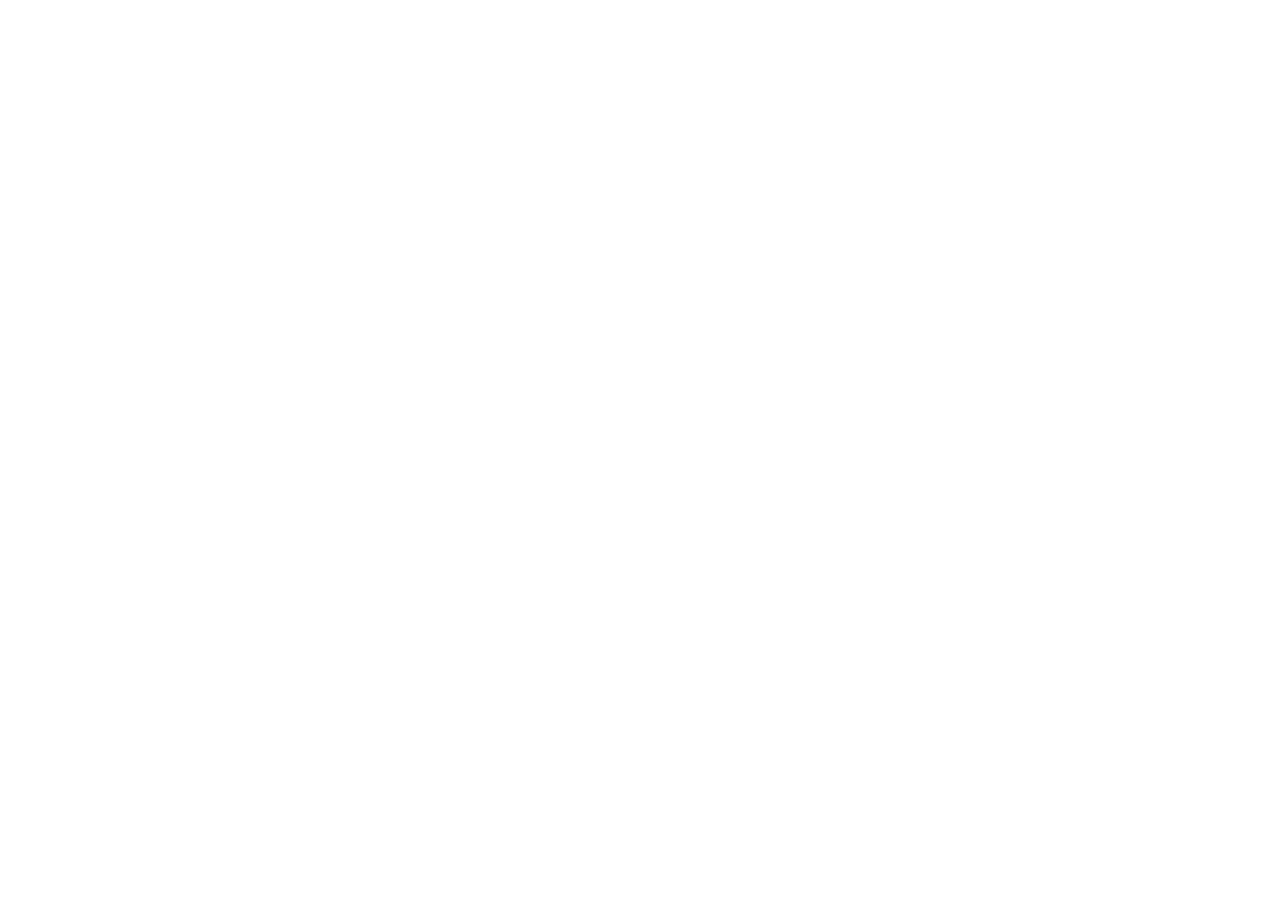
==== about.html @ 1ab3f3f6 "created abt page" ====
<!DOCTYPE html>
<html lang="en">
<head>
    <meta charset="UTF-8">
    <meta name="viewport" content="width=device-width, initial-scale=1.0">
    <title>Who am I?</title>
    <link rel="stylesheet" href="styles.css">
    <link rel="icon" type="image/x-icon" href="images/pweb-favicon.png">
    <link rel="preconnect" href="https://fonts.googleapis.com">
    <link rel="preconnect" href="https://fonts.gstatic.com" crossorigin>
    <link href="https://fonts.googleapis.com/css2?family=Playfair+Display:ital,wght@0,400..900;1,400..900&family=Raleway:ital,wght@0,100..900;1,100..900&display=swap" rel="stylesheet">
</head>
<body>
    
</body>
</html>
---- styles.css ----
div {
    display: flex; /* or any other value you prefer */
}

/* Reset styles */
* {
    margin: 0;
    padding: 0;
    box-sizing: border-box;
  }
  
  /* Body styles */
  body {
    font-family: raleway, sans-serif;
    color: white;
  }

  a {
    text-decoration: none;
  }  

  button {
    text-decoration-color: white;
    background-color: rgba(0, 0, 0, 0);
  }

  button:hover {
    cursor: pointer;
  }

  /* link styles */
  
  .text-link {
    cursor: pointer; /* Change cursor to pointer on hover */
    text-decoration: none;
    color: white;
  }

.text-link:hover {
    font-style: italic;
}

.styled-header {
  font-family: playfair display, serif;
  font-size: 148px;
  font-style: italic;
}

.error-page {
  gap: 24px;
  padding-left: 200px;
  padding-top: 200px;
  height: 1000px;
  width: 100%;
  /* align-self: stretch; */
  background: #2c2c2c;
  display: flex;
  /* justify-content: space-between; */
  flex-direction: column;
  background-image: url(images/header-background3.png);
  background-size: cover;
  background-position: bottom;
}

  /* Main container styles */
  .container {
    width:auto;
    height: fit-content;
    display: flex;
    flex-direction: column;
    justify-content: flex-start;
    align-items: flex-start;
  }
  
  /* Header styles */
  .header {
    align-self: stretch;
    height: min-content;
    display: flex;
    flex-direction: column;
    justify-content: flex-start;
    align-items: flex-start;
  }
  
  .header .inner-header {
    align-self: stretch;
    padding: 24px 48px;
    background: #0B0A0B;
    color: #0B0A0B;
    border-bottom: 1px solid;
    display: flex;
    justify-content: space-between;
    align-items: center;
  }
  
  .header .logo {
    color: white;
    font-size: 20px;
    font-family: Playfair Display;
    font-style: italic;
    font-weight: 400;
    line-height: 18px;
    word-wrap: break-word;
  }
  
  .header .nav-links {
    flex: 1;
    height: 21px;
    display: flex;
    justify-content: flex-end;
    align-items: center;
  }
  
  .header .nav-link {
    text-align: center;
    color: white;
    font-size: 16px;
    font-family: Raleway, sans-serif;
    font-weight: 400;
    line-height: 20.80px;
    word-wrap: break-word;
    margin-left: 57px;
  }

  .nav-link {
    cursor: pointer;
  }

  .nav-link:hover {
    font-style: italic;
  }
  
  /* Main content styles */
  .main-content {
    align-self: stretch;
    background: #2c2c2c;
    display: flex;
    justify-content: space-between;
    align-items: flex-start;
    flex-direction: column;

  }

  .intro-page {
    width: 100%;
    padding: 220px 48px;
    flex-wrap: wrap;
    justify-content: space-between;
    align-items: center;
    flex-direction: row;
    background-image: url('images/header-background3.png');
    background-size: cover;
    background-position: bottom;
  }
  
  /* Section 1 styles */
  .section-1 {
    flex-direction: column;
    margin-top: 72px;
    margin-bottom: 72px;
    justify-content: flex-start;
    align-items: flex-start;
    gap: 51px;
  }
  
  .section-1 .heading {
    color: white;
    font-size: 144px;
    font-family: Playfair Display, Serif;
    font-style: italic;
    font-weight: 400;
    line-height: 129.60px;
    word-wrap: break-word;
  }
  
  .section-1 .section-description {
    width: 399px;
    color: white;
    font-size: 20px;
    font-family: Raleway, sans-serif;
    font-weight: 400;
    line-height: 26px;
    word-wrap: break-word;
  }
  
  /* Section 2 styles */
  .section-2 {
    flex: 1;
    padding-top: 72px;
    padding-bottom: 72px;
    align-self: stretch;
    flex-direction: column;
    justify-content: space-between;
    align-items: flex-end;
  }
  
  .section-2 .info {
    width: fit-content;
    height: 100%;
    display: flex;
    flex-direction: column;
    justify-content: space-between;
    align-items: flex-end;
  }
  
  .section-2 .info .experience {
    display: flex;
    justify-content: flex-end;
    align-items: flex-start;
    gap: 8px;
    padding: 12px 0;

  }
  
  .section-2 .info .experience .label {
    color: white;
    font-size: 16px;
    font-family: Raleway, sans-serif;
    font-style: italic;
    font-weight: 400;
    line-height: 20.80px;
    word-wrap: break-word;
    opacity: 50%;
  }
  
  .section-2 .info .role {
    color: white;
    font-size: 16px;
    font-family: Raleway, sans-serif;
    font-weight: 400;
    line-height: 20.80px;
    word-wrap: break-word;
  }
  
  /* Section 3 styles */
  .section-3 {
    align-self: stretch;
    height: min-content;
    background: #0F0F0F;
    flex-direction: column;
    justify-content: flex-start;
    align-items: flex-start;
    gap: 51px;
  }
  
  .section-3 .sub-section {
    align-self: stretch;
    padding: 48px;
    flex-direction: column;
    justify-content: flex-start;
    align-items: flex-start;
    gap: 16px;
  }
  
  .section-3 .sub-section .divider {
    align-self: stretch;
    height: 0px;
    border: 1px white solid;
  }
  
  .section-3 .sub-section .heading {
    color: white;
    font-size: 64px;
    font-family: Playfair Display, Serif;
    font-style: italic;
    font-weight: 400;
    line-height: 83.20px;
    word-wrap: break-word;
  }
  
  .section-3 .sub-section .section-description {
    color: white;
    font-size: 20px;
    font-family: Raleway, sans-serif;
    font-weight: 400;
    line-height: 26px;
    word-wrap: break-word;
    margin-bottom: 32px;
  }
  
  /* Footer styles */
  .footer {
    align-self: stretch;
    height: 805px;
    padding-top: 220px;
    flex-direction: column;
    justify-content: flex-start;
    align-items: flex-start;
    gap: 10px;
    background-image: url('images/footer-background3.png');
    background-size: cover;
    background-position: top;
    background-blend-mode: darken;
  }
  
  .footer .inner-footer {
    padding: 0 48px;
    display: flex;
    flex: 1;
    width: 100%;
    height: 100%;
    justify-content: space-between;
    align-items: center;
    gap: 80px;
  }
  
  .footer .cta {
    width: 364px;
    color: white;
    font-size: 148px;
    font-family: Playfair Display, Serif;
    font-style: italic;
    font-weight: 400;
    line-height: 133.20px;
    word-wrap: break-word;
  }
  
  .footer .separator {
    flex: 1;
    display: flex;
    flex-direction: column;
    align-self: center; 
   }
  
  .footer .contact-info {
    height: 206px;
    display: flex;
    flex-direction: column;
    justify-content: space-between;
    align-items: flex-start;
  }
  
  .footer .contact-info .cta-btn {
    width: 235px;
    padding: 16px;
    border-radius: 32px;
    border: 2px white solid;
    display: flex;
    justify-content: center;
    align-items: center;
    gap: 16px;
    fill-opacity: 0%;
  }
  
  .footer .contact-info .cta-btn .text {
    text-align: center;
    color: white;
    font-size: 16px;
    font-family: Raleway, sans-serif;
    font-weight: 500;
    line-height: 20.80px;
    word-wrap: break-word;
  }

  .cta-btn.btn-image img {
    width: 18px; /* Set the width of the image */
    height: auto; /* Maintain the aspect ratio */
}


  .showcase {
    width: 100%;
    height: fit-content;
    flex-direction: column;
    justify-content: flex-start;
    align-items: flex-start;
    gap: 100px;
    display: inline-flex;
}

.section {
    align-self: stretch;
    flex-direction: column;
    justify-content: flex-start;
    align-items: flex-start;
    gap: 23px;
    display: flex;
}

.image-container {
    align-self: stretch;
    height: 720px;
    border-radius: 12px;
    /* position: relative;
    display: inline-flex; */
}

.image-container a {
  display: flex;
  width: 100%;
  align-self: stretch;
  border-radius: inherit;
  cursor: pointer;
}

.image-container a:hover img {
  transform: rotate(2deg); /* Rotate the image on hover */
  transition: transform 0.3s ease;

}

.image-container img {
    align-self: stretch;
    height: 100%;
    width: -webkit-fill-available;
    object-fit: cover;
    border-radius: inherit;
}

.content {
    justify-content: space-between;
    width: 100%;
    align-items: flex-start;
    display: inline-flex;
    flex: 1;
}

.text-content {
    flex-direction: column;
    justify-content: flex-start;
    align-items: flex-start;
    gap: 12px;
    display: inline-flex;
}

.date {
    color: white;
    font-size: 32px;
    font-family: Raleway;
    font-weight: 400;
    line-height: 41.60px;
    word-wrap: break-word;
}

.description {
    color: white;
    font-size: 20px;
    font-family: Raleway, sans-serif;
    font-weight: 400;
    line-height: 26px;
    word-wrap: break-word;
}

.date-container {
    align-self: stretch;
    flex-direction: column;
    justify-content: flex-start;
    align-items: flex-end;
    gap: 14px;
    display: inline-flex;
}

.tag {
    color: white;
    font-size: 12px;
    font-family: Raleway, sans-serif;
    font-weight: 400;
    line-height: 15.60px;
    word-wrap: break-word;
}

.date-range {
    padding: 4px 16px;
    background: rgba(255, 255, 255, 0);
    border-radius: 64px;
    border: 1px white solid;
    justify-content: flex-end;
    align-items: flex-start;
    gap: 10px;
    display: inline-flex;
}

.tag-container {
    padding: 4px 16px;
    background: rgba(255, 255, 255, 0);
    border-radius: 64px;
    border: 1px white solid;
    justify-content: center;
    align-items: center;
    gap: 10px;
    display: flex;
}

.tag-container div {
    color: white;
    font-size: 12px;
    font-family: Raleway, sans-serif;
    font-weight: 400;
    line-height: 15.60px;
    word-wrap: break-word;
}

.circle {
    width: 11px;
    height: 11px;
    background: #7BDBFF;
    border-radius: 9999px;
}

.separator {
    align-self: stretch;
    height: 0px;
    border: 1px white solid;
    margin: 23px 0;
}

.sub-footer {
  padding: 48px;
  width: 100%;
  color: white;
  display: flex;
  flex-direction: row;
  justify-content: space-between;
  font-family: Raleway, sans-serif;
}
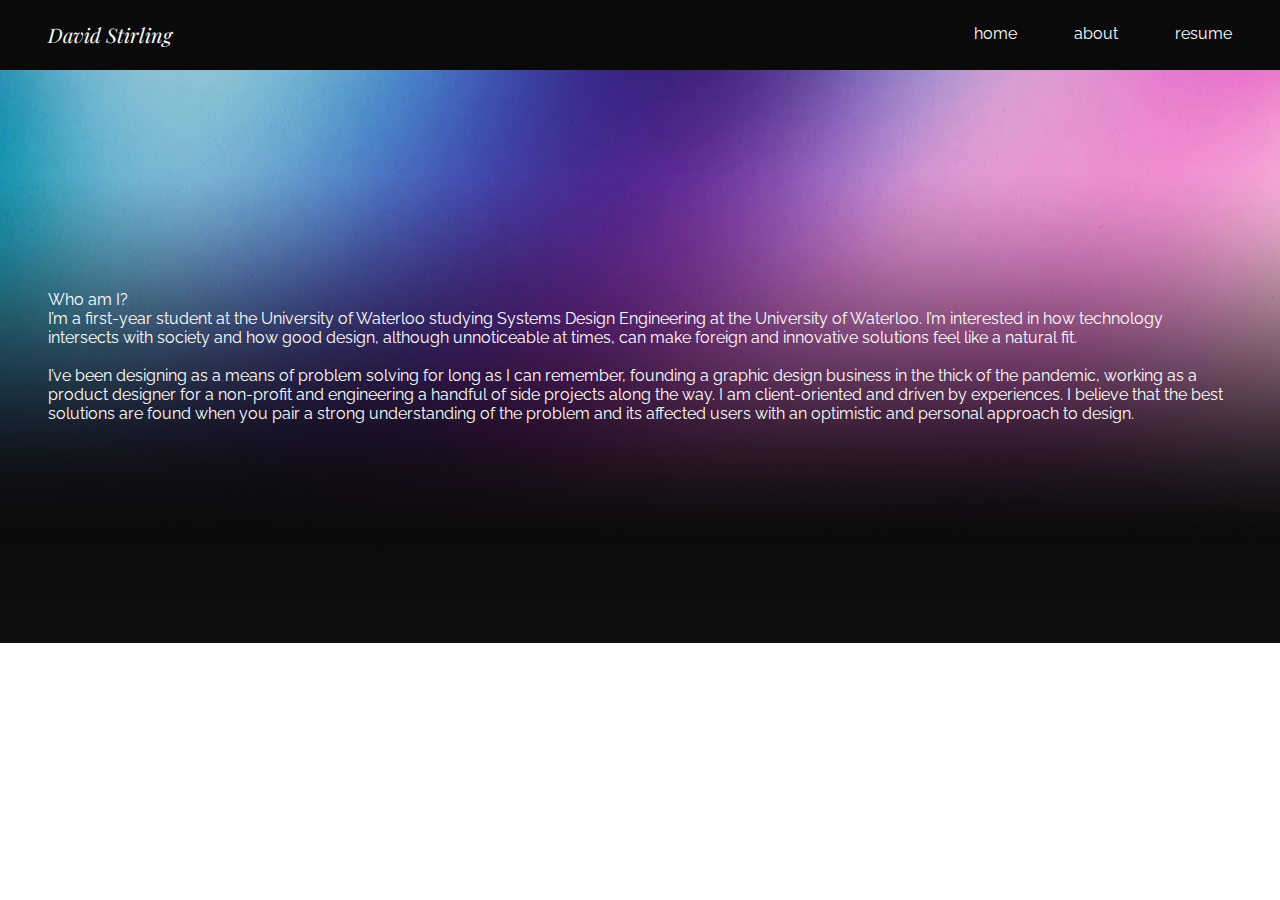
==== commit 6c920027: "added about page links & started about page" ====
--- a/about.html
+++ b/about.html
@@ -11,6 +11,27 @@
     <link href="https://fonts.googleapis.com/css2?family=Playfair+Display:ital,wght@0,400..900;1,400..900&family=Raleway:ital,wght@0,100..900;1,100..900&display=swap" rel="stylesheet">
 </head>
 <body>
-    
+    <div class="container">
+        <div class="header">
+          <div class="inner-header">
+            <div class="logo">David Stirling</div>
+            <div class="nav-links">
+              <div class="nav-link home-button" onclick="location.href='index.html';">home</div>
+              <div class="nav-link about-button" onclick="location.href='about.html';">about</div>
+              <div class="nav-link resume-button" onclick="location.href='https://drive.google.com/file/d/1BcMwtC3jOoUsByAmhSTWpFwzmAdc9-Gr/view?usp=sharing'" target="_blank">resume</div>
+            </div>
+          </div>
+        </div>
+        <div class="main-content">
+            <div class="intro-page">
+                <div class="heading">
+                    Who am I?
+                </div>
+                <body>I’m a first-year student at the University of Waterloo studying Systems Design Engineering at the University of Waterloo. I’m interested in how technology intersects with society and how good design, although unnoticeable at times, can make foreign and innovative solutions feel like a natural fit. 
+                    <br><br>
+                    I’ve been designing as a means of problem solving for long as I can remember, founding a graphic design business in the thick of the pandemic, working as a product designer for a non-profit and engineering a handful of side projects along the way. I am client-oriented and driven by experiences. I believe that the best solutions are found when you pair a strong understanding of the problem and its affected users with an optimistic and personal approach to design. </body>
+            </div>
+        </div>
+    </div>
 </body>
 </html>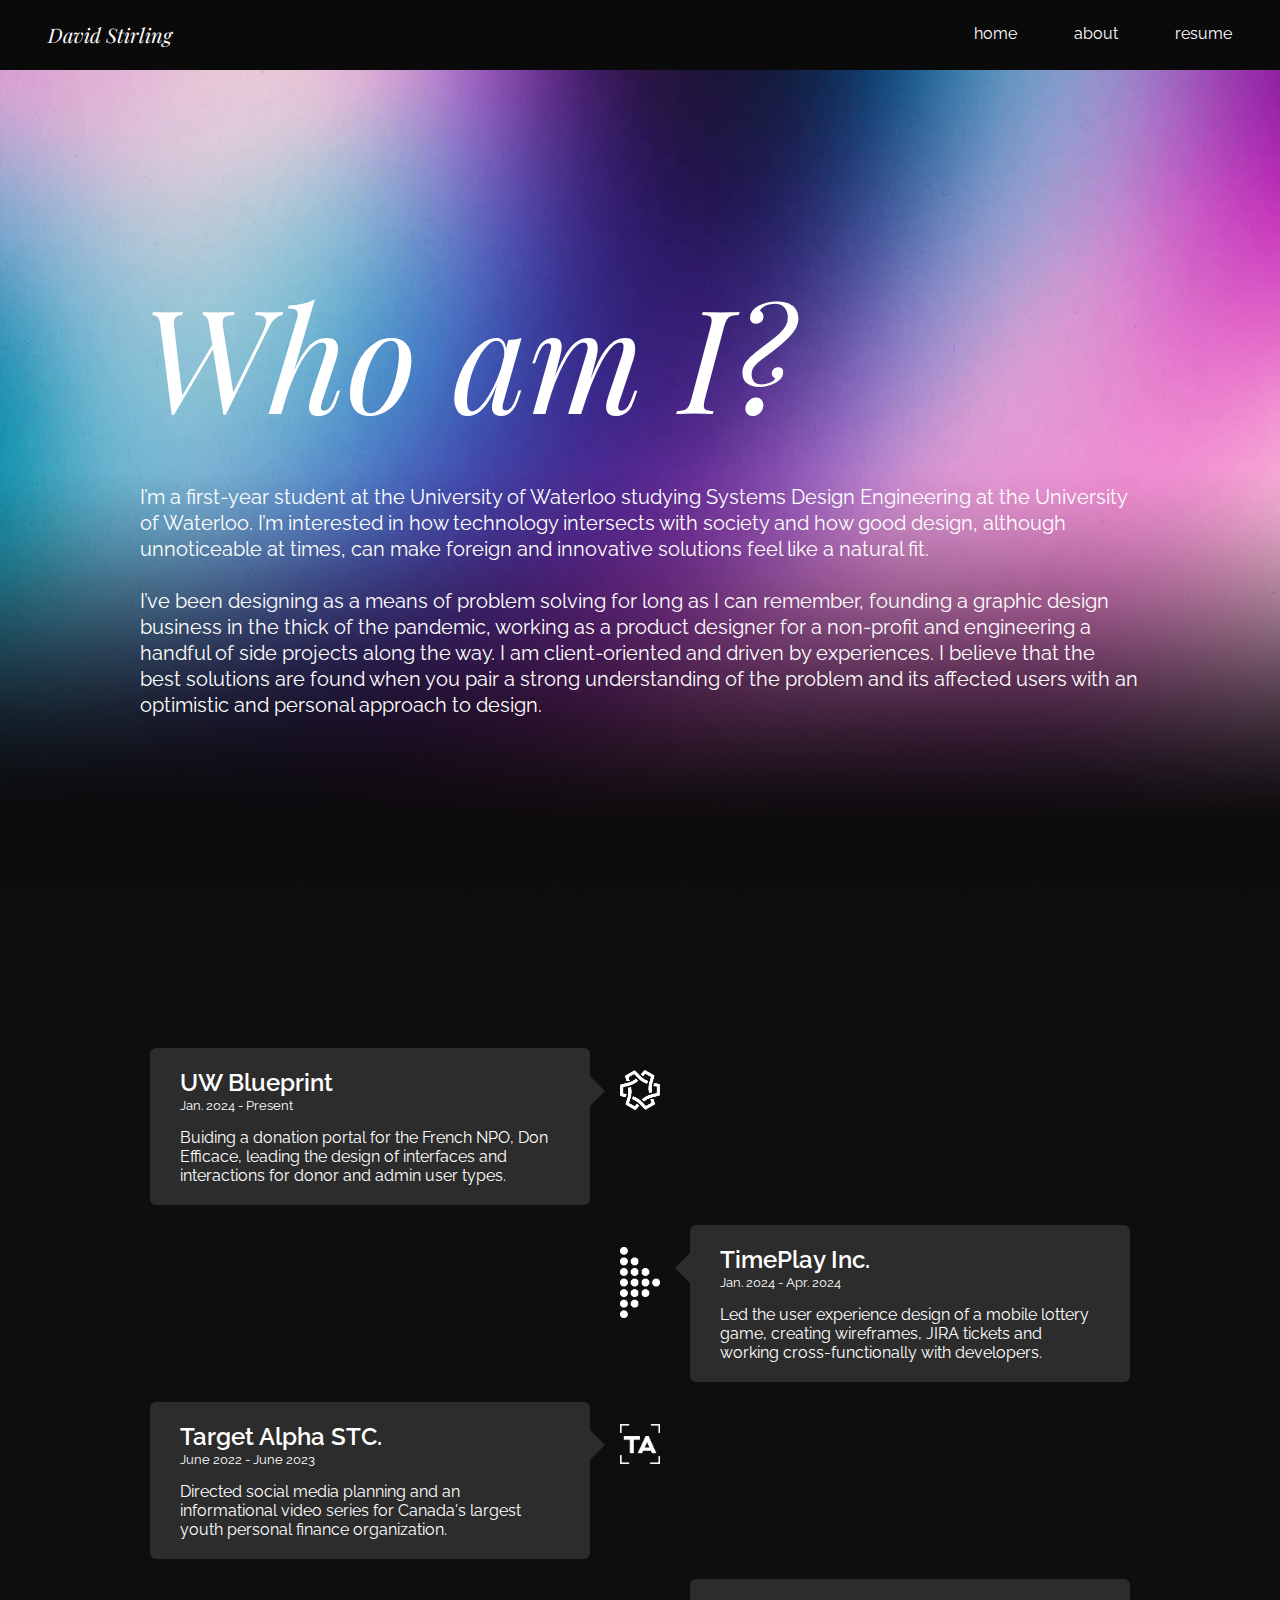
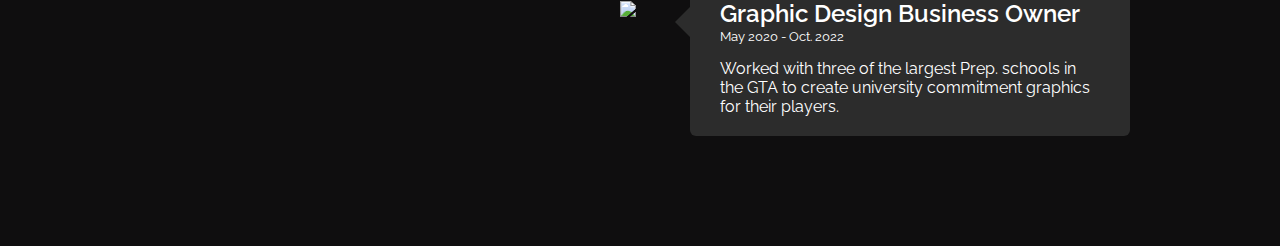
==== commit 15330584: "added logos and responsiveness for about.html" ====
--- a/about.html
+++ b/about.html
@@ -23,13 +23,54 @@
           </div>
         </div>
         <div class="main-content">
-            <div class="intro-page">
+            <div class="intro-page about-header">
                 <div class="heading">
                     Who am I?
                 </div>
-                <body>I’m a first-year student at the University of Waterloo studying Systems Design Engineering at the University of Waterloo. I’m interested in how technology intersects with society and how good design, although unnoticeable at times, can make foreign and innovative solutions feel like a natural fit. 
+                <div class="section-description">I’m a first-year student at the University of Waterloo studying Systems Design Engineering at the University of Waterloo. I’m interested in how technology intersects with society and how good design, although unnoticeable at times, can make foreign and innovative solutions feel like a natural fit. 
                     <br><br>
-                    I’ve been designing as a means of problem solving for long as I can remember, founding a graphic design business in the thick of the pandemic, working as a product designer for a non-profit and engineering a handful of side projects along the way. I am client-oriented and driven by experiences. I believe that the best solutions are found when you pair a strong understanding of the problem and its affected users with an optimistic and personal approach to design. </body>
+                    I’ve been designing as a means of problem solving for long as I can remember, founding a graphic design business in the thick of the pandemic, working as a product designer for a non-profit and engineering a handful of side projects along the way. I am client-oriented and driven by experiences. I believe that the best solutions are found when you pair a strong understanding of the problem and its affected users with an optimistic and personal approach to design. 
+                </div>
+            </div>
+            <div class="timeline">
+                <div class="container-tl left-container">
+                    <img src="images/bp-logo.png">
+                    <div class="text-box">
+                        <h2>UW Blueprint</h2>
+                        <small>Jan. 2024 - Present</small>
+                        <p>Buiding a donation portal for the French NPO, Don Efficace, leading the design of interfaces and interactions for donor and admin user types.</p>
+                        <span class="left-container-arrow"></span>
+                    </div>
+
+                </div>
+                <div class="container-tl right-container">
+                    <img src="images/tp-logo.png">
+                    <div class="text-box">
+                        <h2>TimePlay Inc.</h2>
+                        <small>Jan. 2024 - Apr. 2024</small>
+                        <p>Led the user experience design of a mobile lottery game, creating wireframes, JIRA tickets and working cross-functionally with developers. </p>
+                        <span class="right-container-arrow"></span>
+                    </div>
+                </div>
+                <div class="container-tl left-container">
+                    <img src="images/ta-logo.png">
+                    <div class="text-box">
+                        <h2>Target Alpha STC.</h2>
+                        <small>June 2022 - June 2023</small>
+                        <p>Directed social media planning and an informational video series for Canada's largest youth personal finance organization.</p>
+                        <span class="left-container-arrow"></span>
+                    </div>
+                </div>
+                <div class="container-tl right-container">
+                    <img src="images/about/tp-logo.png">
+                    <div class="text-box">
+                        <h2>Graphic Design Business Owner</h2>
+                        <small>May 2020 - Oct. 2022</small>
+                        <p>Worked with three of the largest Prep. schools in the GTA to create university commitment graphics for their players.</p>
+                        <span class="right-container-arrow"></span>
+
+                    </div>
+                </div>
             </div>
         </div>
     </div>
--- a/styles.css
+++ b/styles.css
@@ -133,7 +133,7 @@
   /* Main content styles */
   .main-content {
     align-self: stretch;
-    background: #2c2c2c;
+    background: #0F0E0F;
     display: flex;
     justify-content: space-between;
     align-items: flex-start;
@@ -512,4 +512,183 @@
   flex-direction: row;
   justify-content: space-between;
   font-family: Raleway, sans-serif;
-}+}
+
+/* about page */
+
+.about-header {
+  flex-direction: column;
+  /* margin-top: 72px;
+  margin-bottom: 72px; */
+  justify-content: center;
+  align-items: center;
+  gap: 64px;
+}
+
+.about-header .heading {
+  max-width: 1000px;
+  width: 100%;
+  color: white;
+  font-size: 144px;
+  font-family: Playfair Display, Serif;
+  font-style: italic;
+  font-weight: 400;
+  line-height: 129.60px;
+  word-wrap: break-word;
+  justify-self: start;
+}
+
+.about-header .section-description {
+  max-width: 1000px;
+  width: 100%;
+  color: white;
+  font-size: 20px;
+  font-family: Raleway, sans-serif;
+  font-weight: 400;
+  line-height: 26px;
+  word-wrap: break-word;
+}
+
+/* timeline */
+
+.timeline {
+  position: relative;
+  max-width: 1200px;
+  margin: 100px;
+  flex-direction: column;
+}
+
+.container-tl {
+  padding: 10px 50px;
+  position: relative;
+  width: 50%;
+  animation: movedown 1s linear forwards;
+}
+
+@keyframes movedowm {
+  0%{
+    opacity: 1;
+    transform: translateY(-30px);
+  }
+  100%{
+    opacity: 1;
+    transform: translateY(0px);
+  }
+}
+
+.text-box {
+  padding: 20px 30px;
+  background: #2c2c2c;
+  position: relative;
+  border-radius: 6px;
+  font-size: 16px;
+  flex-direction: column;
+}
+
+.left-container {
+  left: 0;
+}
+
+.right-container {
+  left: 50%;
+}
+
+.container-tl img {
+  position: absolute;
+  width: 40px;
+  border: 50%;
+  right: -20px;
+  top: 32px;
+}
+
+.right-container img{
+  left: -20px;
+}
+
+.timeline::after {
+  content: '';
+  position: absolute;
+  width: 6px;
+  height: 100%;
+  background: white;
+  top: 0;
+  left: 50%;
+  margin-left: -3px;
+  z-index: -1;
+  animation: moveline 6s linear forwards;
+}
+
+@keyframes moveline {
+  0%{
+    height: 0;
+  }
+  100%{
+    height: 100%;
+  }
+}
+
+.text-box h2 {
+  font-weight: 600;
+}
+.text-box small {
+  display: inline-block;
+  margin-bottom: 15px;
+}
+
+.left-container-arrow {
+  height: 0;
+  width: 0;
+  position: absolute;
+  top: 28px;
+  z-index: 1;
+  border-top: 15px solid transparent;
+  border-bottom: 15px solid transparent;
+  border-left: 15px solid #2c2c2c;
+  right: -15px;
+}
+
+.right-container-arrow {
+  height: 0;
+  width: 0;
+  position: absolute;
+  top: 28px;
+  z-index: 1;
+  border-top: 15px solid transparent;
+  border-bottom: 15px solid transparent;
+  border-right: 15px solid #2c2c2c;
+  left: -15px;
+}
+
+@media screen and (max-width: 600px) {
+  .timeline {
+    margin: 50px auto;
+  }
+  .timeline::after{
+    left: 31px;
+  }
+  .container-tl{
+    width: 100%;
+    padding-left: 80px;
+    padding-right: 25px;
+  }
+  .text-box small {
+    margin-bottom: 10px;
+  }
+  .right-container{
+    left: 0;
+  }
+  .left-container img, .right-container img{
+    left: 10px;
+  }
+  .left-container-arrow {
+    border-right: 15px solid #2c2c2c;
+    border-left: 0;
+    left: -15px;
+  }
+  .right-container-arrow {
+    border-right: 15px solid #2c2c2c;
+    border-left: 0;
+    right: 0px;
+  }
+}
+  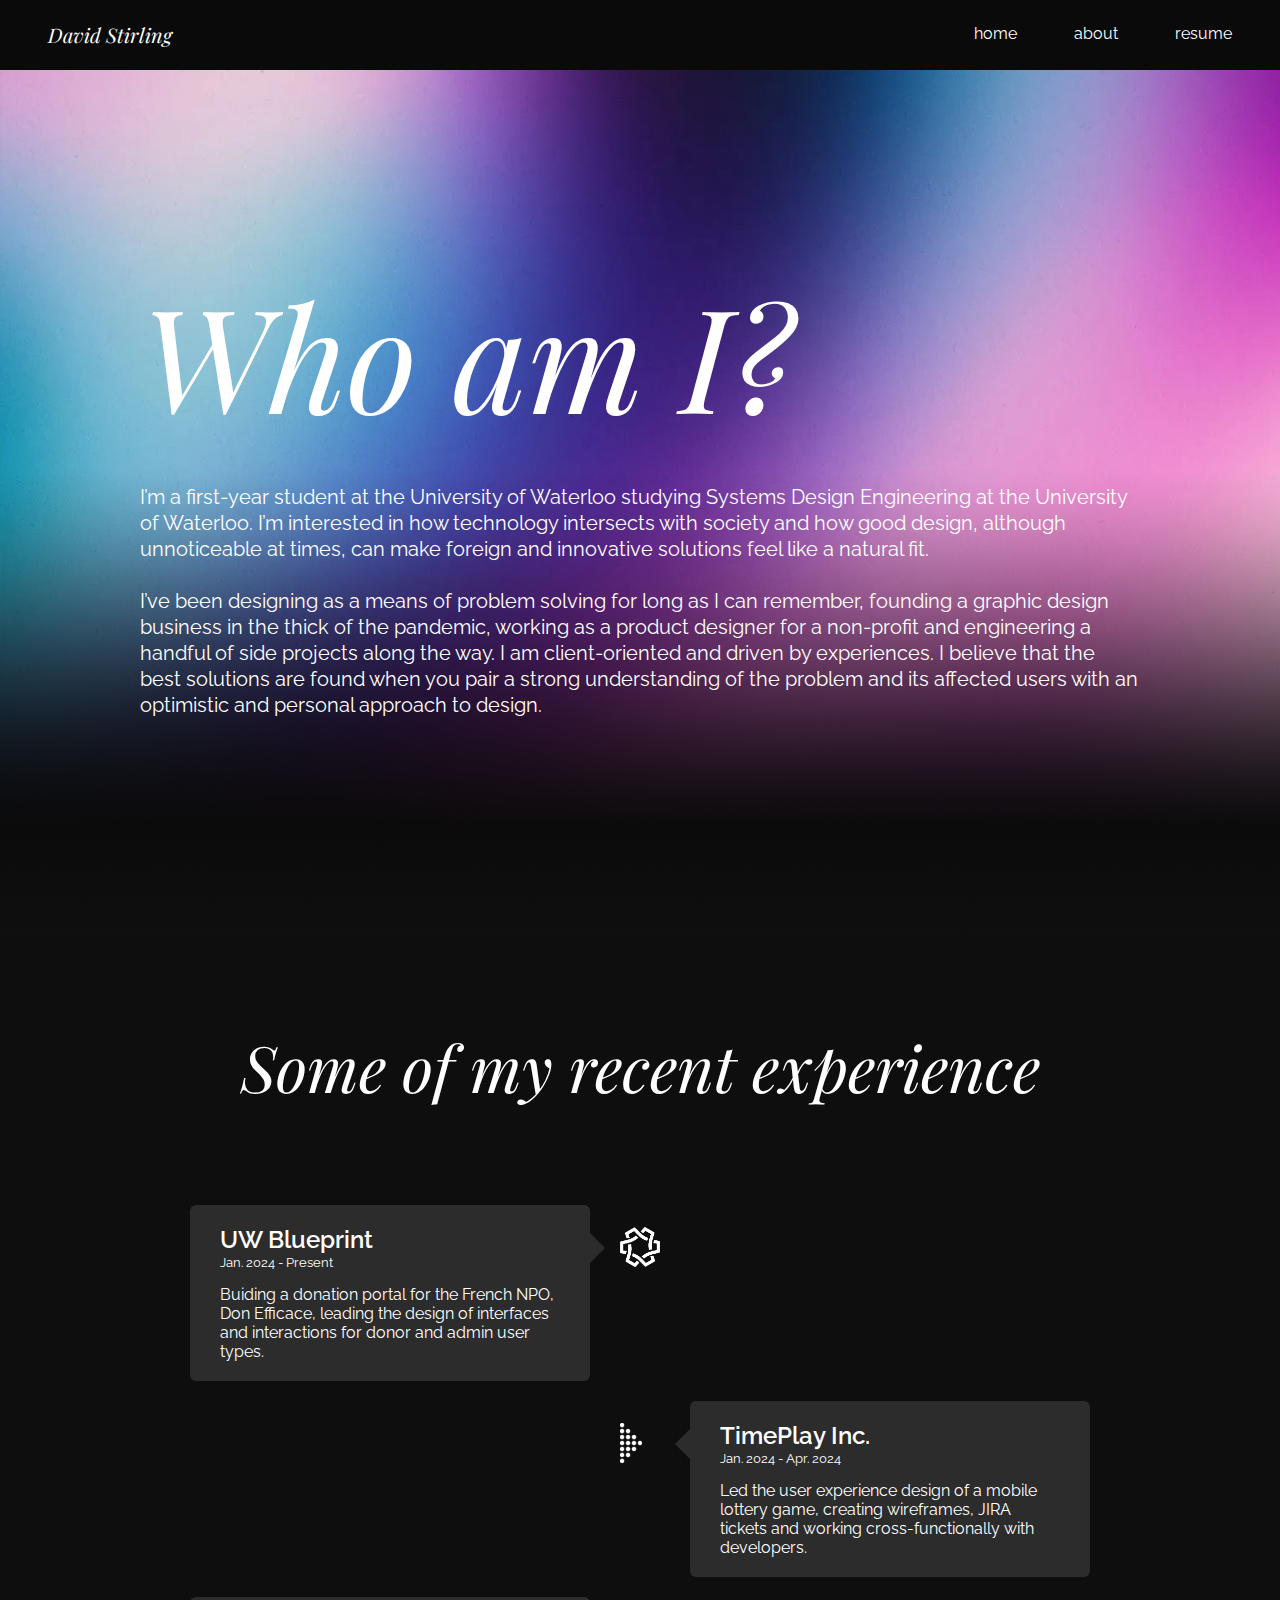
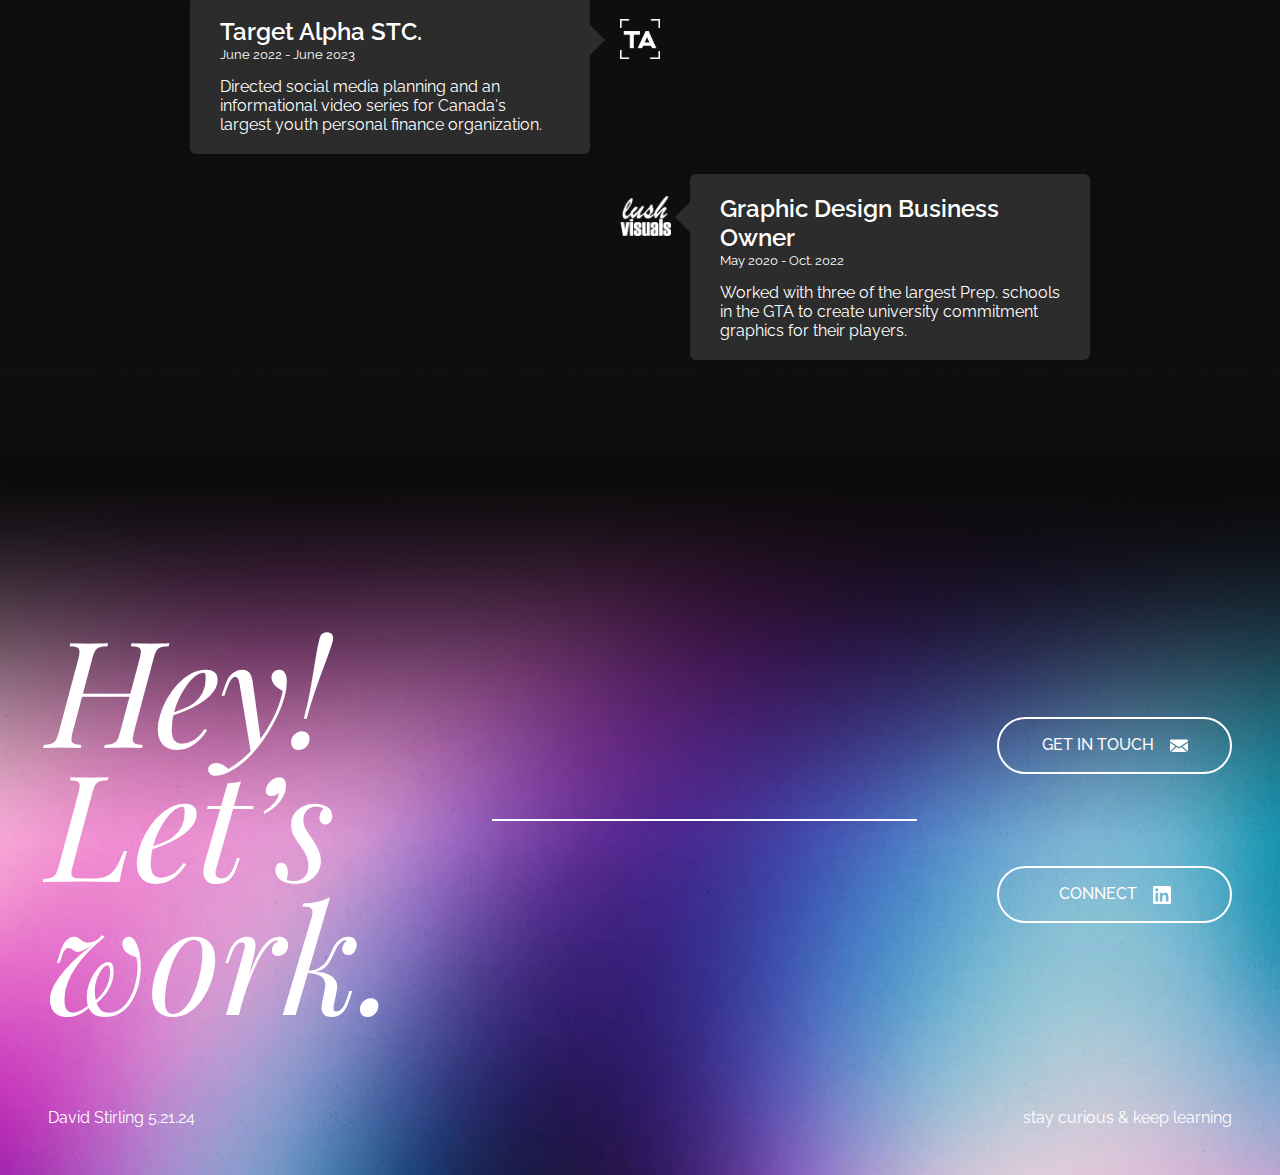
==== commit f6fec532: "added experience to about page" ====
--- a/about.html
+++ b/about.html
@@ -32,47 +32,76 @@
                     I’ve been designing as a means of problem solving for long as I can remember, founding a graphic design business in the thick of the pandemic, working as a product designer for a non-profit and engineering a handful of side projects along the way. I am client-oriented and driven by experiences. I believe that the best solutions are found when you pair a strong understanding of the problem and its affected users with an optimistic and personal approach to design. 
                 </div>
             </div>
-            <div class="timeline">
-                <div class="container-tl left-container">
-                    <img src="images/bp-logo.png">
-                    <div class="text-box">
-                        <h2>UW Blueprint</h2>
-                        <small>Jan. 2024 - Present</small>
-                        <p>Buiding a donation portal for the French NPO, Don Efficace, leading the design of interfaces and interactions for donor and admin user types.</p>
-                        <span class="left-container-arrow"></span>
+            <div class="timeline-container">
+                <div class="sub-heading">
+                    Some of my recent experience
+                </div>
+                <div class="timeline">
+                    <div class="container-tl left-container">
+                        <img src="images/bp-logo.png">
+                        <div class="text-box">
+                            <h2>UW Blueprint</h2>
+                            <small>Jan. 2024 - Present</small>
+                            <p>Buiding a donation portal for the French NPO, Don Efficace, leading the design of interfaces and interactions for donor and admin user types.</p>
+                            <span class="left-container-arrow"></span>
+                        </div>
+    
                     </div>
-
-                </div>
-                <div class="container-tl right-container">
-                    <img src="images/tp-logo.png">
-                    <div class="text-box">
-                        <h2>TimePlay Inc.</h2>
-                        <small>Jan. 2024 - Apr. 2024</small>
-                        <p>Led the user experience design of a mobile lottery game, creating wireframes, JIRA tickets and working cross-functionally with developers. </p>
-                        <span class="right-container-arrow"></span>
+                    <div class="container-tl right-container">
+                        <img src="images/tp-logo.png">
+                        <div class="text-box">
+                            <h2>TimePlay Inc.</h2>
+                            <small>Jan. 2024 - Apr. 2024</small>
+                            <p>Led the user experience design of a mobile lottery game, creating wireframes, JIRA tickets and working cross-functionally with developers. </p>
+                            <span class="right-container-arrow"></span>
+                        </div>
                     </div>
-                </div>
-                <div class="container-tl left-container">
-                    <img src="images/ta-logo.png">
-                    <div class="text-box">
-                        <h2>Target Alpha STC.</h2>
-                        <small>June 2022 - June 2023</small>
-                        <p>Directed social media planning and an informational video series for Canada's largest youth personal finance organization.</p>
-                        <span class="left-container-arrow"></span>
+                    <div class="container-tl left-container">
+                        <img src="images/ta-logo.png">
+                        <div class="text-box">
+                            <h2>Target Alpha STC.</h2>
+                            <small>June 2022 - June 2023</small>
+                            <p>Directed social media planning and an informational video series for Canada's largest youth personal finance organization.</p>
+                            <span class="left-container-arrow"></span>
+                        </div>
                     </div>
-                </div>
-                <div class="container-tl right-container">
-                    <img src="images/about/tp-logo.png">
-                    <div class="text-box">
-                        <h2>Graphic Design Business Owner</h2>
-                        <small>May 2020 - Oct. 2022</small>
-                        <p>Worked with three of the largest Prep. schools in the GTA to create university commitment graphics for their players.</p>
-                        <span class="right-container-arrow"></span>
-
+                    <div class="container-tl right-container">
+                        <img src="images/lush-visuals-logo.png">
+                        <div class="text-box">
+                            <h2>Graphic Design Business Owner</h2>
+                            <small>May 2020 - Oct. 2022</small>
+                            <p>Worked with three of the largest Prep. schools in the GTA to create university commitment graphics for their players.</p>
+                            <span class="right-container-arrow"></span>
+                        </div>
                     </div>
                 </div>
             </div>
         </div>
+        <div class="footer">
+            <div class="inner-footer">
+              <div class="cta">Hey! Let’s work.</div>
+              <div class="separator"></div>
+              <div class="contact-info">
+                
+                <a href="mailto:dstirlin@uwaterloo.ca" target="_blank" class="text">
+                  <button class="cta-btn btn-image">
+                    <div class="text">GET IN TOUCH</div>
+                    <img src="images/white-mail-icon.png" alt="mail icon">
+                  </button>
+                </a>
+                <a href="https://www.linkedin.com/in/davidbstirling/" target="_blank" class="text">
+                  <button class="cta-btn btn-image">
+                    <div class="text">CONNECT</div>
+                    <img src="images/linkedin-app-white-icon.svg" alt="linkedin-app-white-icon">
+                  </button>
+                </a>
+              </div>
+            </div>
+            <div class="sub-footer">
+              <div class="last-updated">David Stirling 5.21.24</div>
+              <div class="parting-words">stay curious & keep learning</div>
+            </div>
+          </div>
     </div>
 </body>
 </html>--- a/styles.css
+++ b/styles.css
@@ -523,6 +523,9 @@
   justify-content: center;
   align-items: center;
   gap: 64px;
+  padding-top: 220px;
+  padding-bottom: 220px;
+
 }
 
 .about-header .heading {
@@ -553,9 +556,17 @@
 
 .timeline {
   position: relative;
-  max-width: 1200px;
-  margin: 100px;
+  max-width: 1000px;
+  /* margin: 100px; */
   flex-direction: column;
+}
+
+.timeline-container {
+  width: 100%;
+  padding: 0 40px;
+  flex-direction: column;
+  align-items: center;
+  justify-content: center;
 }
 
 .container-tl {
@@ -595,7 +606,7 @@
 
 .container-tl img {
   position: absolute;
-  width: 40px;
+  height: 40px;
   border: 50%;
   right: -20px;
   top: 32px;
@@ -691,4 +702,16 @@
     right: 0px;
   }
 }
-  +  
+.sub-heading {
+    color: white;
+    font-size: 64px;
+    font-family: Playfair Display, Serif;
+    font-style: italic;
+    font-weight: 400;
+    line-height: 129.60px;
+    word-wrap: break-word;  
+    padding-top: 64px;
+    padding-bottom: 64px;
+    /* width: 1000px; */
+}